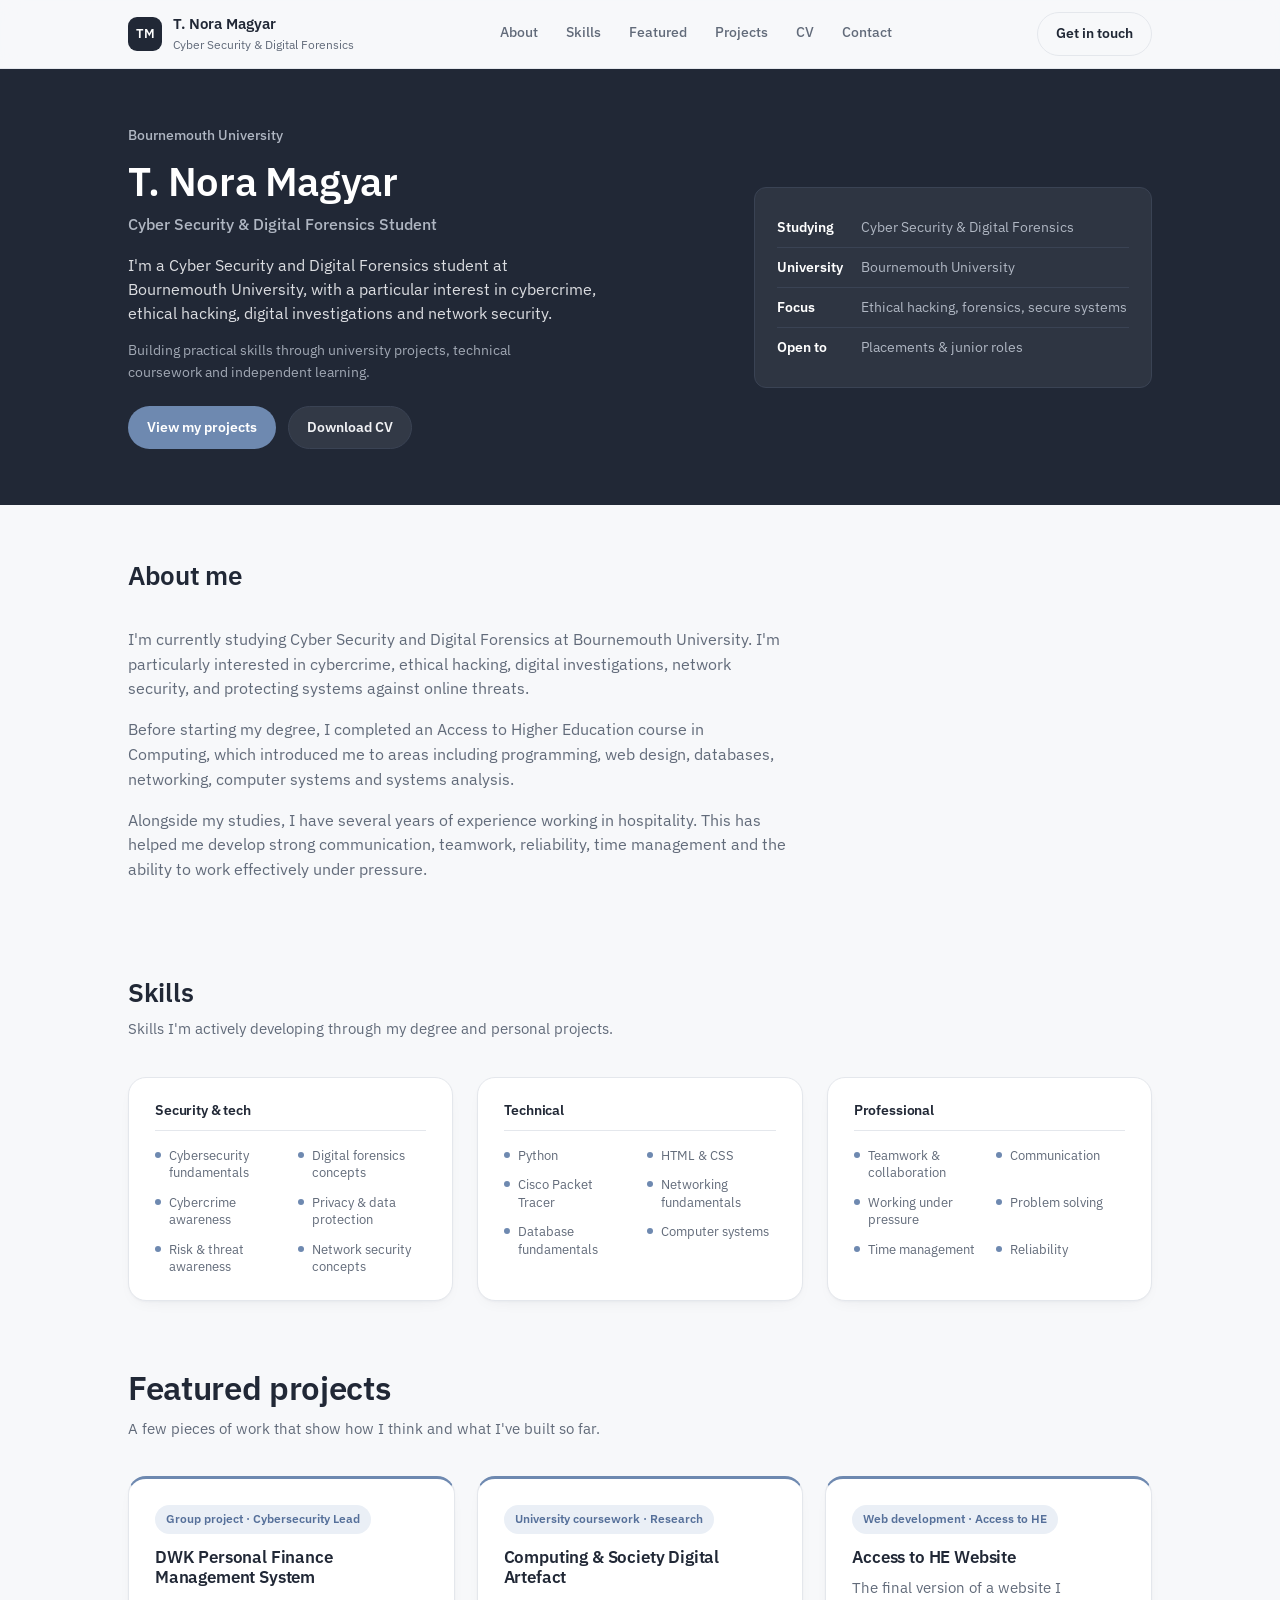
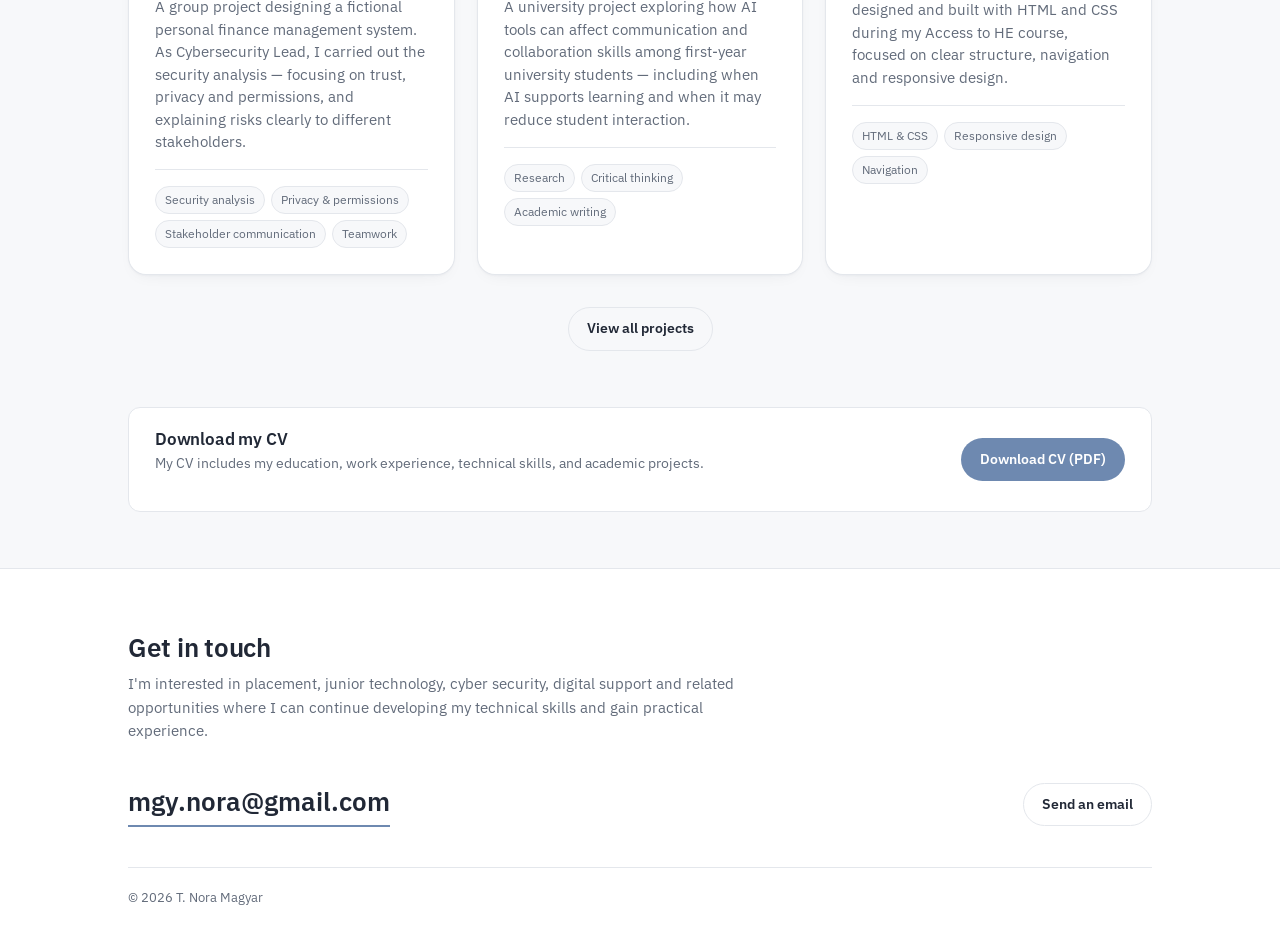
==== index.html @ 8e034559 "Add files via upload" ====
<!DOCTYPE html>
<html lang="en">
<head>
<meta charset="UTF-8">
<meta name="viewport" content="width=device-width, initial-scale=1.0">
<title>T. Nora Magyar — Cyber Security &amp; Digital Forensics</title>
<link rel="preconnect" href="https://fonts.googleapis.com">
<link rel="preconnect" href="https://fonts.gstatic.com" crossorigin>
<link href="https://fonts.googleapis.com/css2?family=IBM+Plex+Sans:wght@400;500;600;700&display=swap" rel="stylesheet">
<link rel="stylesheet" href="style.css">
</head>
<body>

<header class="nav">
  <div class="wrap">
    <a href="index.html#home" class="brand">
      <span class="brand-mark">TM</span>
      <span class="brand-text">T. Nora Magyar<span>Cyber Security &amp; Digital Forensics</span></span>
    </a>
    <nav class="nav-links" id="navLinks">
      <a href="index.html#about">About</a>
      <a href="index.html#skills">Skills</a>
      <a href="index.html#featured-projects">Featured</a>
      <a href="projects.html">Projects</a>
      <a href="index.html#cv">CV</a>
      <a href="index.html#contact">Contact</a>
    </nav>
    <div class="nav-cta">
      <a href="index.html#contact" class="btn btn-ghost">Get in touch</a>
      <button class="menu-toggle" id="menuToggle" aria-label="Toggle menu" aria-expanded="false">
        <svg viewBox="0 0 24 24" fill="none" stroke="currentColor" stroke-width="2" stroke-linecap="round"><line x1="4" y1="7" x2="20" y2="7"/><line x1="4" y1="12" x2="20" y2="12"/><line x1="4" y1="17" x2="20" y2="17"/></svg>
      </button>
    </div>
  </div>
</header>

<section class="hero" id="home">
  <div class="wrap">
    <div>
      <div class="eyebrow-line">Bournemouth University</div>
      <h1>T. Nora Magyar</h1>
      <p class="role">Cyber Security &amp; Digital Forensics Student</p>
      <p class="lede">I'm a Cyber Security and Digital Forensics student at Bournemouth University, with a particular interest in cybercrime, ethical hacking, digital investigations and network security.</p>
      <p class="lede lede-sub">Building practical skills through university projects, technical coursework and independent learning.</p>
      <div class="hero-actions">
        <a href="#featured-projects" class="btn btn-primary">View my projects</a>
        <a href="#cv" class="btn btn-on-navy">Download CV</a>
      </div>
    </div>
    <div class="hero-card">
      <div class="hero-card-row"><b>Studying</b><span>Cyber Security &amp; Digital Forensics</span></div>
      <div class="hero-card-row"><b>University</b><span>Bournemouth University</span></div>
      <div class="hero-card-row"><b>Focus</b><span>Ethical hacking, forensics, secure systems</span></div>
      <div class="hero-card-row"><b>Open to</b><span>Placements &amp; junior roles</span></div>
    </div>
  </div>
</section>

<section id="about">
  <div class="wrap">
    <div class="section-head">
      <h2>About me</h2>
    </div>
    <div class="prose">
      <p>I'm currently studying Cyber Security and Digital Forensics at Bournemouth University. I'm particularly interested in cybercrime, ethical hacking, digital investigations, network security, and protecting systems against online threats.</p>
      <p>Before starting my degree, I completed an Access to Higher Education course in Computing, which introduced me to areas including programming, web design, databases, networking, computer systems and systems analysis.</p>
      <p>Alongside my studies, I have several years of experience working in hospitality. This has helped me develop strong communication, teamwork, reliability, time management and the ability to work effectively under pressure.</p>
    </div>
  </div>
</section>

<section id="skills">
  <div class="wrap">
    <div class="section-head">
      <h2>Skills</h2>
      <p>Skills I'm actively developing through my degree and personal projects.</p>
    </div>
    <div class="skills-grid">
      <div class="skill-group">
        <h3>Security &amp; tech</h3>
        <div class="skill-list">
          <div class="skill-item"><span class="skill-dot"></span>Cybersecurity fundamentals</div>
          <div class="skill-item"><span class="skill-dot"></span>Digital forensics concepts</div>
          <div class="skill-item"><span class="skill-dot"></span>Cybercrime awareness</div>
          <div class="skill-item"><span class="skill-dot"></span>Privacy &amp; data protection</div>
          <div class="skill-item"><span class="skill-dot"></span>Risk &amp; threat awareness</div>
          <div class="skill-item"><span class="skill-dot"></span>Network security concepts</div>
        </div>
      </div>
      <div class="skill-group">
        <h3>Technical</h3>
        <div class="skill-list">
          <div class="skill-item"><span class="skill-dot"></span>Python</div>
          <div class="skill-item"><span class="skill-dot"></span>HTML &amp; CSS</div>
          <div class="skill-item"><span class="skill-dot"></span>Cisco Packet Tracer</div>
          <div class="skill-item"><span class="skill-dot"></span>Networking fundamentals</div>
          <div class="skill-item"><span class="skill-dot"></span>Database fundamentals</div>
          <div class="skill-item"><span class="skill-dot"></span>Computer systems</div>
        </div>
      </div>
      <div class="skill-group">
        <h3>Professional</h3>
        <div class="skill-list">
          <div class="skill-item"><span class="skill-dot"></span>Teamwork &amp; collaboration</div>
          <div class="skill-item"><span class="skill-dot"></span>Communication</div>
          <div class="skill-item"><span class="skill-dot"></span>Working under pressure</div>
          <div class="skill-item"><span class="skill-dot"></span>Problem solving</div>
          <div class="skill-item"><span class="skill-dot"></span>Time management</div>
          <div class="skill-item"><span class="skill-dot"></span>Reliability</div>
        </div>
      </div>
    </div>
  </div>
</section>

<section id="featured-projects">
  <div class="wrap">
    <div class="section-head projects-head">
      <h2>Featured projects</h2>
      <p>A few pieces of work that show how I think and what I've built so far.</p>
    </div>
    <div class="project-grid">
      <div class="card">
        <span class="card-tag">Group project · Cybersecurity Lead</span>
        <h3>DWK Personal Finance Management System</h3>
        <p>A group project designing a fictional personal finance management system. As Cybersecurity Lead, I carried out the security analysis — focusing on trust, privacy and permissions, and explaining risks clearly to different stakeholders.</p>
        <div class="card-skills">
          <span class="card-skill">Security analysis</span>
          <span class="card-skill">Privacy &amp; permissions</span>
          <span class="card-skill">Stakeholder communication</span>
          <span class="card-skill">Teamwork</span>
        </div>
      </div>
      <div class="card">
        <span class="card-tag">University coursework · Research</span>
        <h3>Computing &amp; Society Digital Artefact</h3>
        <p>A university project exploring how AI tools can affect communication and collaboration skills among first-year university students — including when AI supports learning and when it may reduce student interaction.</p>
        <div class="card-skills">
          <span class="card-skill">Research</span>
          <span class="card-skill">Critical thinking</span>
          <span class="card-skill">Academic writing</span>
        </div>
      </div>
      <div class="card">
        <span class="card-tag">Web development · Access to HE</span>
        <h3>Access to HE Website</h3>
        <p>The final version of a website I designed and built with HTML and CSS during my Access to HE course, focused on clear structure, navigation and responsive design.</p>
        <div class="card-skills">
          <span class="card-skill">HTML &amp; CSS</span>
          <span class="card-skill">Responsive design</span>
          <span class="card-skill">Navigation</span>
        </div>
      </div>
    </div>
    <div class="featured-actions">
      <a href="projects.html" class="btn btn-ghost">View all projects</a>
    </div>
  </div>
</section>

<section id="cv">
  <div class="wrap">
    <div class="cv">
      <div>
        <h2>Download my CV</h2>
        <p>My CV includes my education, work experience, technical skills, and academic projects.</p>
      </div>
      <a href="assets/T-Nora-Magyar-CV.pdf" download class="btn btn-primary">Download CV (PDF)</a>
    </div>
  </div>
</section>

<section class="contact" id="contact">
  <div class="wrap">
    <div class="section-head">
      <h2>Get in touch</h2>
      <p>I'm interested in placement, junior technology, cyber security, digital support and related opportunities where I can continue developing my technical skills and gain practical experience.</p>
    </div>
    <div class="contact-row">
      <a href="mailto:mgy.nora@gmail.com" class="contact-email">mgy.nora@gmail.com</a>
      <a href="mailto:mgy.nora@gmail.com" class="btn btn-ghost">Send an email</a>
    </div>
    <div class="footer-note">© <span id="year"></span> T. Nora Magyar</div>
  </div>
</section>

<script src="script.js"></script>
</body>
</html>
---- style.css ----
:root{
  --bg: #F7F8FA;
  --surface: #FFFFFF;
  --ink: #212836;
  --ink-soft: #626B7A;
  --navy: #212836;
  --navy-soft: #2C3444;
  --navy-ink: #F0F1F4;
  --navy-ink-soft: #AFB6C2;
  --accent: #6E89B0;
  --accent-dark: #56709A;
  --accent-tint: #EAEFF6;
  --line: #E4E7EC;
  --line-on-navy: #3A4354;
  --radius-lg: 18px;
  --radius-md: 12px;
  --radius-sm: 8px;
  --shadow: 0 1px 2px rgba(32,38,49,0.03), 0 6px 18px -10px rgba(32,38,49,0.10);
  color-scheme: light;
}

@media (prefers-color-scheme: dark){
  :root{
    --bg: #16181C;
    --surface: #1E2124;
    --ink: #EDEEEC;
    --ink-soft: #A9ADB0;
    --line: #2C2F33;
    --accent-tint: #1E2528;
    --shadow: 0 1px 2px rgba(0,0,0,0.3), 0 8px 24px -12px rgba(0,0,0,0.5);
  }
}

*{ box-sizing: border-box; }
html{ scroll-behavior: smooth; }
@media (prefers-reduced-motion: reduce){
  html{ scroll-behavior: auto; }
  *{ animation-duration: 0.001ms !important; transition-duration: 0.001ms !important; }
}

body{
  margin:0;
  background: var(--bg);
  color: var(--ink);
  font-family: 'IBM Plex Sans', -apple-system, BlinkMacSystemFont, sans-serif;
  line-height: 1.55;
  -webkit-font-smoothing: antialiased;
}

h1,h2,h3{
  font-family: 'IBM Plex Sans', sans-serif;
  font-weight: 600;
  line-height: 1.15;
  margin: 0;
  letter-spacing: -0.01em;
}

a{ color: inherit; }
img{ max-width:100%; display:block; }

:focus-visible{
  outline: 2px solid var(--accent);
  outline-offset: 3px;
}

.wrap{
  max-width: 1080px;
  margin: 0 auto;
  padding: 0 28px;
}

/* ---------- Nav ---------- */
.nav{
  position: sticky; top:0; z-index: 50;
  background: color-mix(in srgb, var(--bg) 90%, transparent);
  backdrop-filter: blur(10px);
  border-bottom: 1px solid var(--line);
}
.nav .wrap{
  display:flex; align-items:center; justify-content:space-between;
  height: 68px;
}
.brand{ display:flex; align-items:center; gap:11px; text-decoration:none; }
.brand-mark{
  width:34px; height:34px; border-radius: 9px;
  background: var(--navy);
  color:#fff;
  display:flex; align-items:center; justify-content:center;
  font-weight:600; font-size:13px;
  flex-shrink:0;
}
.brand-text{ font-size: 14.5px; font-weight:600; color: var(--ink); }
.brand-text span{
  display:block; font-weight:400; font-size:12px; color: var(--ink-soft);
}

.nav-links{ display:flex; align-items:center; gap: 24px; }
.nav-links a{
  text-decoration:none; font-size: 14px; font-weight:500; color: var(--ink-soft);
  padding: 6px 2px; border-bottom: 2px solid transparent;
  transition: color .15s ease, border-color .15s ease;
}
.nav-links a:hover{ color: var(--ink); border-color: var(--accent); }
.nav-links a.active{ color: var(--ink); border-color: var(--accent); }

.btn{
  display:inline-flex; align-items:center; justify-content:center; gap:8px;
  font-weight:600; font-size: 14px;
  padding: 10px 18px; border-radius: 999px;
  text-decoration:none; cursor:pointer; border: 1px solid transparent;
  transition: transform .15s ease, background .15s ease, border-color .15s ease;
}
.btn:active{ transform: translateY(1px); }
.btn-primary{ background: var(--accent); color:#fff; }
.btn-primary:hover{ background: var(--accent-dark); }
.btn-ghost{ background: transparent; color: var(--ink); border-color: var(--line); }
.btn-ghost:hover{ border-color: var(--accent); color: var(--accent); }
.btn-on-navy{ background: rgba(255,255,255,0.08); color: var(--navy-ink); border-color: var(--line-on-navy); }
.btn-on-navy:hover{ border-color: var(--accent); background: rgba(255,255,255,0.14); }

.nav-cta{ display:flex; align-items:center; gap:14px; }
.menu-toggle{
  display:none; background:none; border:none; cursor:pointer; padding:8px;
  color: var(--ink);
}
.menu-toggle svg{ width:24px; height:24px; }

/* ---------- Hero (contained navy) ---------- */
.hero{
  background: var(--navy); color: var(--navy-ink);
  padding: 56px 0;
}
.hero .wrap{
  display:grid; grid-template-columns: 1.25fr 0.85fr; gap: 40px; align-items:center;
}
.eyebrow-line{
  font-size: 13.5px; color: var(--navy-ink-soft); font-weight:500; margin-bottom: 12px;
}
.hero h1{ font-size: clamp(1.9rem, 3.4vw, 2.5rem); color: #fff; }
.hero .role{
  font-size: 16px;
  color: var(--navy-ink-soft);
  font-weight: 500;
  margin-top: 8px;
}
.hero p.lede{
  margin-top: 16px; max-width: 48ch; color: var(--navy-ink); opacity:0.9; font-size: 15.5px;
}
.hero p.lede-sub{
  margin-top: 8px; font-size: 14px; color: var(--navy-ink-soft);
}
.hero-actions{ display:flex; gap:12px; margin-top:22px; flex-wrap:wrap; }

.hero-card{
  background: rgba(255,255,255,0.06);
  border: 1px solid var(--line-on-navy);
  border-radius: var(--radius-md);
  padding: 20px 22px;
}
.hero-card-row{ display:flex; gap:12px; font-size:13.5px; padding: 9px 0; border-top:1px solid var(--line-on-navy); }
.hero-card-row:first-of-type{ border-top:none; }
.hero-card-row b{ color:#fff; font-weight:600; min-width: 72px; }
.hero-card-row span{ color: var(--navy-ink-soft); }

/* ---------- Sections generic ---------- */
section{ padding: 64px 0; }
.section-head{ max-width: 620px; margin-bottom: 36px; }
.section-head h2{ font-size: clamp(1.4rem, 2vw, 1.7rem); color: var(--ink); }
.section-head p{ color: var(--ink-soft); margin-top: 10px; font-size: 15px; }

.prose{ max-width: 66ch; color: var(--ink-soft); font-size: 16px; }
.prose p + p{ margin-top: 16px; }
.prose strong{ color: var(--ink); font-weight:600; }

#about{ padding-top: 56px; padding-bottom: 40px; }

/* ---------- Skills (light) ---------- */
#skills{ padding-top: 40px; padding-bottom: 48px; }
.skills-grid{ display:grid; grid-template-columns: repeat(3, 1fr); gap: 24px; align-items: stretch; }
.skill-group{
  background: var(--surface); border:1px solid var(--line); border-radius: var(--radius-lg);
  padding: 24px 26px; box-shadow: var(--shadow); height:100%;
  transition: transform .18s ease, box-shadow .18s ease;
}
.skill-group:hover{
  transform: translateY(-4px);
  box-shadow: 0 4px 6px rgba(32,38,49,0.04), 0 14px 28px -12px rgba(32,38,49,0.16);
}
.skill-group h3{
  font-size: 14px; color: var(--ink); margin-bottom: 16px; font-weight:600;
  padding-bottom: 12px; border-bottom: 1px solid var(--line);
}
.skill-list{ display:grid; grid-template-columns: 1fr 1fr; gap: 12px 14px; }
.skill-item{
  display:flex; align-items:flex-start; gap:8px;
  font-size: 13px; color: var(--ink-soft); line-height:1.35;
}
.skill-dot{ width:6px; height:6px; border-radius:50%; background: var(--accent); margin-top:5px; flex-shrink:0; }

/* ---------- Projects (the focal section) ---------- */
#featured-projects{ padding-top: 20px; padding-bottom: 56px; }
.section-head.projects-head h2{ font-size: clamp(1.7rem, 2.6vw, 2.1rem); }
.project-grid{ display:grid; grid-template-columns: repeat(3, 1fr); gap: 22px; }
.card{
  background: var(--surface); border:1px solid var(--line); border-radius: var(--radius-lg);
  padding: 26px; box-shadow: var(--shadow); display:flex; flex-direction:column; height:100%;
  border-top: 3px solid var(--accent);
  transition: transform .18s ease, box-shadow .18s ease;
}
.card:hover{
  transform: translateY(-4px);
  box-shadow: 0 4px 6px rgba(32,38,49,0.04), 0 14px 28px -12px rgba(32,38,49,0.16);
}
.card-tag{
  font-size: 12px; font-weight:600; color: var(--accent-dark);
  background: var(--accent-tint); padding: 5px 11px; border-radius: 999px;
  display:inline-block; margin-bottom:14px; width: fit-content;
}
.card h3{ font-size: 17px; margin-bottom: 9px; }
.card p{ font-size: 14.5px; color: var(--ink-soft); margin:0; }
.card p + p{ margin-top: 10px; }
.card-skills{ display:flex; flex-wrap:wrap; gap:6px; margin-top:16px; padding-top:16px; border-top:1px solid var(--line); }
.card-skill{
  font-size:11.5px; color: var(--ink-soft); background: var(--bg);
  border:1px solid var(--line); padding:4px 9px; border-radius:999px;
}
.more-note{ margin-top: 22px; font-size: 14px; color: var(--ink-soft); font-style: italic; }
.featured-actions{ display:flex; justify-content:center; margin-top: 32px; }
.back-link{
  display:inline-flex; align-items:center; gap:6px; font-size: 14px; font-weight:500;
  color: var(--ink-soft); text-decoration:none; margin-bottom: 28px;
}
.back-link:hover{ color: var(--accent-dark); }

/* ---------- CV (compact bar) ---------- */
#cv{ padding-top: 0; padding-bottom: 56px; }
.cv{
  background: var(--surface);
  border: 1px solid var(--line);
  border-radius: var(--radius-md);
  padding: 22px 26px;
  display:flex; align-items:center; justify-content:space-between; gap: 20px; flex-wrap:wrap;
}
.cv h2{ font-size: 17px; color: var(--ink); }
.cv p{ color: var(--ink-soft); margin-top: 4px; font-size: 14px; }

/* ---------- Contact (light) ---------- */
.contact{ background: var(--surface); border-top: 1px solid var(--line); padding-bottom: 40px; }
.contact-row{ display:flex; align-items:center; justify-content:space-between; flex-wrap:wrap; gap:20px; padding-top: 4px; }
.contact-email{
  font-size: clamp(1.2rem, 2.2vw, 1.6rem);
  font-weight:600; color: var(--ink); text-decoration:none; border-bottom: 2px solid var(--accent);
  padding-bottom: 3px;
}
.footer-note{ margin-top: 40px; padding-top: 20px; border-top:1px solid var(--line); font-size: 13px; color: var(--ink-soft); }

/* ---------- Projects page ---------- */
.projects-page-head{ padding: 48px 0 8px; }
.projects-page-head h1{ font-size: clamp(1.8rem, 3vw, 2.3rem); color: var(--ink); }
.projects-page-head p{ color: var(--ink-soft); margin-top: 10px; max-width: 60ch; }
#all-projects{ padding-top: 24px; }
#all-projects .project-grid{ grid-template-columns: 1fr; gap: 24px; max-width: 760px; }
#all-projects .card{ padding: 30px; }
#all-projects .card p{ font-size: 15px; }

@media (max-width: 900px){
  .hero .wrap{ grid-template-columns: 1fr; }
  .hero-card{ order: -1; }
  .skills-grid{ grid-template-columns: 1fr; gap: 24px; }
  .project-grid{ grid-template-columns: 1fr; }
  .cv{ flex-direction:column; align-items:flex-start; text-align:left; }
  .nav-links{
    position:fixed; inset: 68px 0 0 0; background: var(--bg);
    flex-direction:column; align-items:flex-start; padding: 24px;
    transform: translateX(100%); transition: transform .2s ease;
    gap: 4px; border-top:1px solid var(--line);
  }
  .nav-links.open{ transform: translateX(0); }
  .nav-links a{ width:100%; padding: 14px 4px; font-size:16px; }
  .menu-toggle{ display:block; }
  .nav-cta .btn-ghost{ display:none; }
  .contact-row{ flex-direction:column; align-items:flex-start; }
}
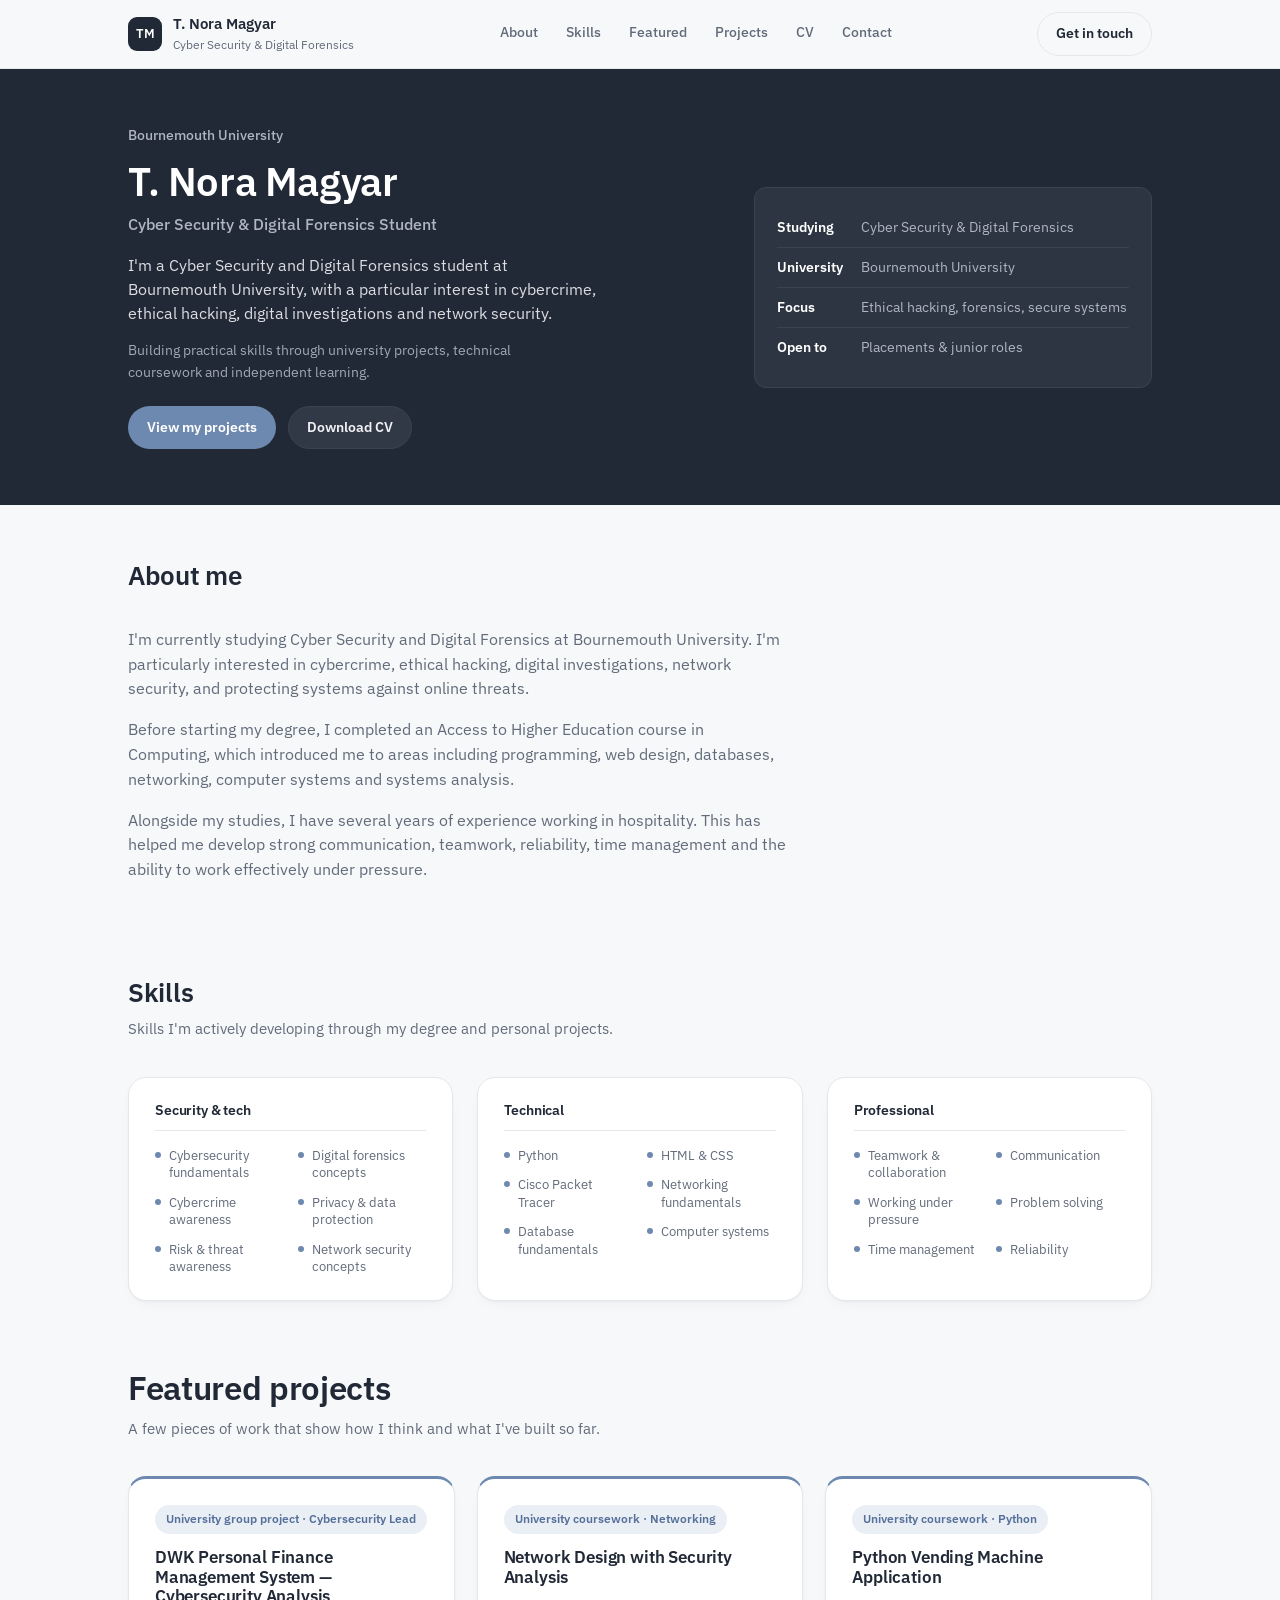
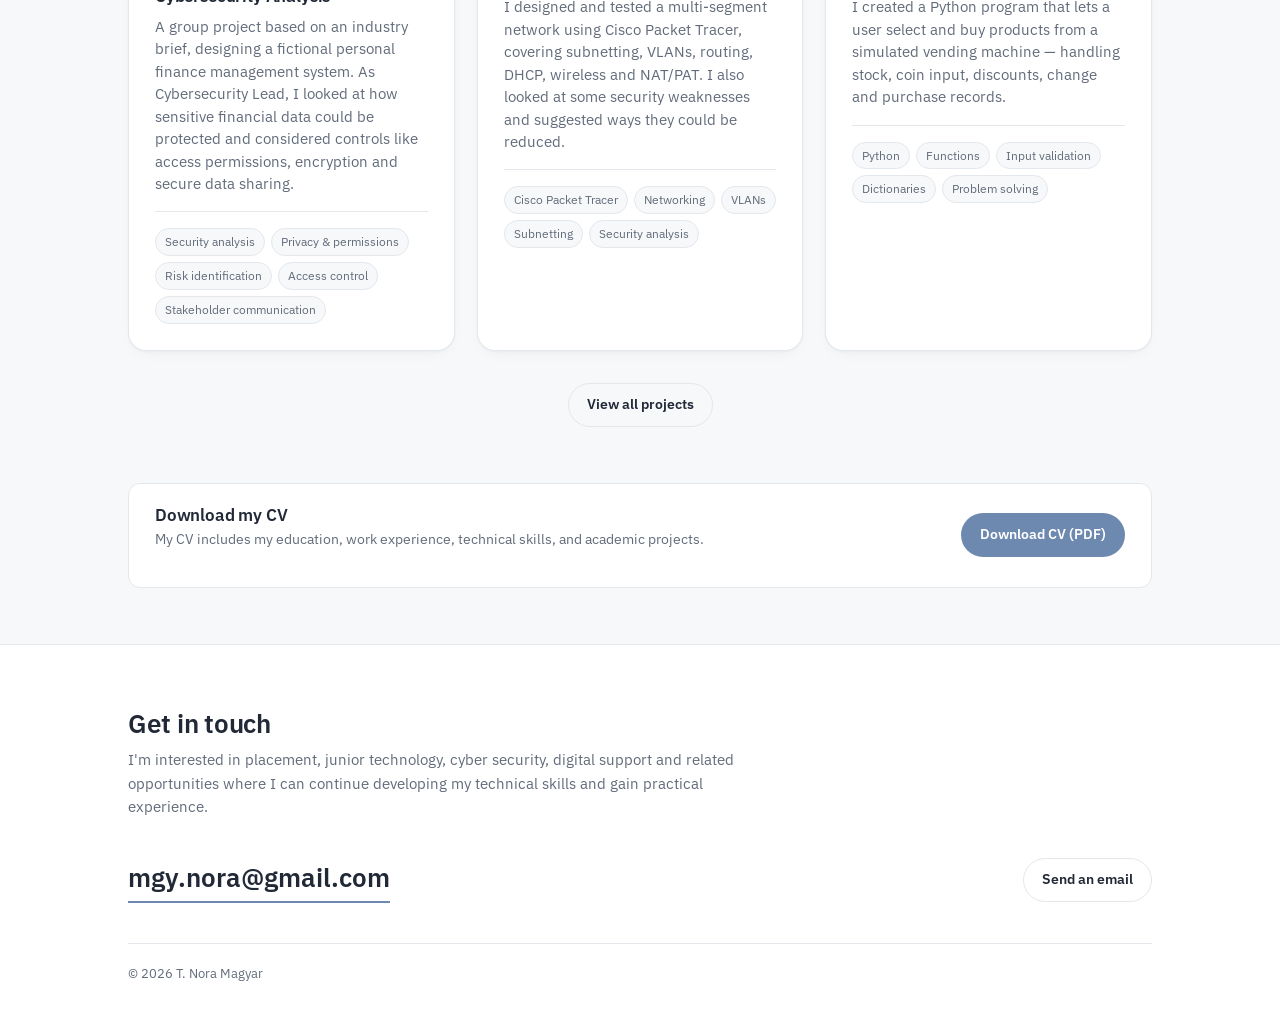
==== commit 3b8f35f4: "Add files via upload" ====
--- a/index.html
+++ b/index.html
@@ -121,34 +121,39 @@
     </div>
     <div class="project-grid">
       <div class="card">
-        <span class="card-tag">Group project · Cybersecurity Lead</span>
-        <h3>DWK Personal Finance Management System</h3>
-        <p>A group project designing a fictional personal finance management system. As Cybersecurity Lead, I carried out the security analysis — focusing on trust, privacy and permissions, and explaining risks clearly to different stakeholders.</p>
+        <span class="card-tag">University group project · Cybersecurity Lead</span>
+        <h3>DWK Personal Finance Management System — Cybersecurity Analysis</h3>
+        <p>A group project based on an industry brief, designing a fictional personal finance management system. As Cybersecurity Lead, I looked at how sensitive financial data could be protected and considered controls like access permissions, encryption and secure data sharing.</p>
         <div class="card-skills">
           <span class="card-skill">Security analysis</span>
           <span class="card-skill">Privacy &amp; permissions</span>
+          <span class="card-skill">Risk identification</span>
+          <span class="card-skill">Access control</span>
           <span class="card-skill">Stakeholder communication</span>
-          <span class="card-skill">Teamwork</span>
         </div>
       </div>
       <div class="card">
-        <span class="card-tag">University coursework · Research</span>
-        <h3>Computing &amp; Society Digital Artefact</h3>
-        <p>A university project exploring how AI tools can affect communication and collaboration skills among first-year university students — including when AI supports learning and when it may reduce student interaction.</p>
+        <span class="card-tag">University coursework · Networking</span>
+        <h3>Network Design with Security Analysis</h3>
+        <p>I designed and tested a multi-segment network using Cisco Packet Tracer, covering subnetting, VLANs, routing, DHCP, wireless and NAT/PAT. I also looked at some security weaknesses and suggested ways they could be reduced.</p>
         <div class="card-skills">
-          <span class="card-skill">Research</span>
-          <span class="card-skill">Critical thinking</span>
-          <span class="card-skill">Academic writing</span>
+          <span class="card-skill">Cisco Packet Tracer</span>
+          <span class="card-skill">Networking</span>
+          <span class="card-skill">VLANs</span>
+          <span class="card-skill">Subnetting</span>
+          <span class="card-skill">Security analysis</span>
         </div>
       </div>
       <div class="card">
-        <span class="card-tag">Web development · Access to HE</span>
-        <h3>Access to HE Website</h3>
-        <p>The final version of a website I designed and built with HTML and CSS during my Access to HE course, focused on clear structure, navigation and responsive design.</p>
+        <span class="card-tag">University coursework · Python</span>
+        <h3>Python Vending Machine Application</h3>
+        <p>I created a Python program that lets a user select and buy products from a simulated vending machine — handling stock, coin input, discounts, change and purchase records.</p>
         <div class="card-skills">
-          <span class="card-skill">HTML &amp; CSS</span>
-          <span class="card-skill">Responsive design</span>
-          <span class="card-skill">Navigation</span>
+          <span class="card-skill">Python</span>
+          <span class="card-skill">Functions</span>
+          <span class="card-skill">Input validation</span>
+          <span class="card-skill">Dictionaries</span>
+          <span class="card-skill">Problem solving</span>
         </div>
       </div>
     </div>
@@ -165,7 +170,7 @@
         <h2>Download my CV</h2>
         <p>My CV includes my education, work experience, technical skills, and academic projects.</p>
       </div>
-      <a href="assets/T-Nora-Magyar-CV.pdf" download class="btn btn-primary">Download CV (PDF)</a>
+      <a href="assets/T_Nora_Magyar_CV.pdf" download class="btn btn-primary">Download CV (PDF)</a>
     </div>
   </div>
 </section>
--- a/style.css
+++ b/style.css
@@ -232,6 +232,45 @@
 }
 .back-link:hover{ color: var(--accent-dark); }
 
+/* ---------- Project case studies (Projects page) ---------- */
+.case-list{ display:flex; flex-direction:column; gap: 56px; }
+.project-case{
+  background: var(--surface); border:1px solid var(--line); border-radius: var(--radius-lg);
+  padding: 32px; box-shadow: var(--shadow);
+}
+.project-case-grid{ display:grid; grid-template-columns: 1fr 1fr; gap: 32px; align-items:start; }
+.case-text{ order: 1; }
+.case-media{ order: 2; display:flex; flex-direction:column; gap: 16px; }
+.project-case--reverse .case-text{ order: 2; }
+.project-case--reverse .case-media{ order: 1; }
+
+.case-text h3{ font-size: 19px; margin: 10px 0 10px; }
+.case-text p{ font-size: 14.5px; color: var(--ink-soft); margin:0; }
+
+.case-figure{ margin:0; }
+.case-figure img{
+  width:100%; aspect-ratio: 16 / 10; object-fit: cover;
+  border-radius: var(--radius-md); border:1px solid var(--line); background: var(--bg);
+}
+.case-figure figcaption{
+  font-size: 12.5px; color: var(--ink-soft); margin-top: 8px; line-height:1.4;
+}
+
+.card.card-compact{ padding: 20px 22px; }
+.also-completed-label{
+  font-size: 13px; font-weight:600; color: var(--ink-soft);
+  text-transform: uppercase; letter-spacing: 0.04em;
+  margin: 8px 0 16px;
+}
+
+@media (max-width: 800px){
+  .project-case{ padding: 22px; }
+  .project-case-grid{ grid-template-columns: 1fr; gap: 20px; }
+  .case-text{ order: 1 !important; }
+  .case-media{ order: 2 !important; }
+}
+
+
 /* ---------- CV (compact bar) ---------- */
 #cv{ padding-top: 0; padding-bottom: 56px; }
 .cv{
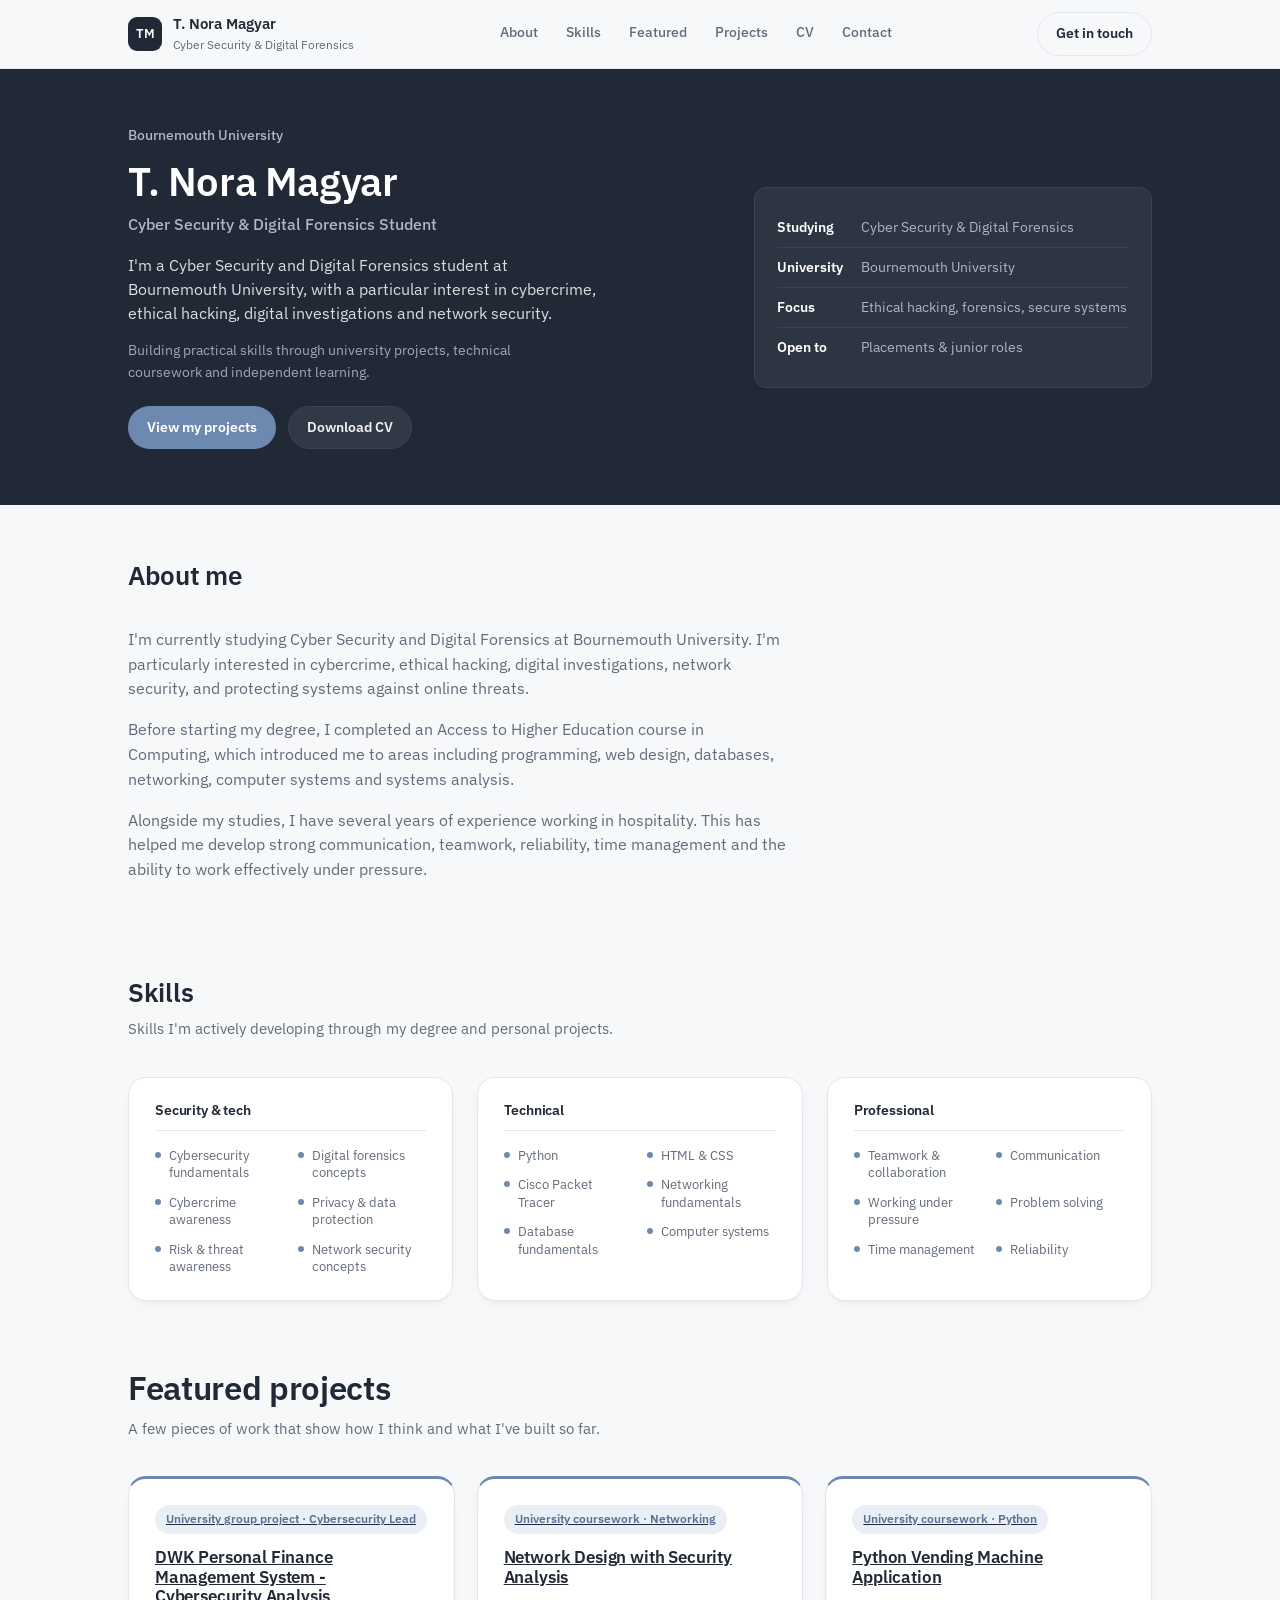
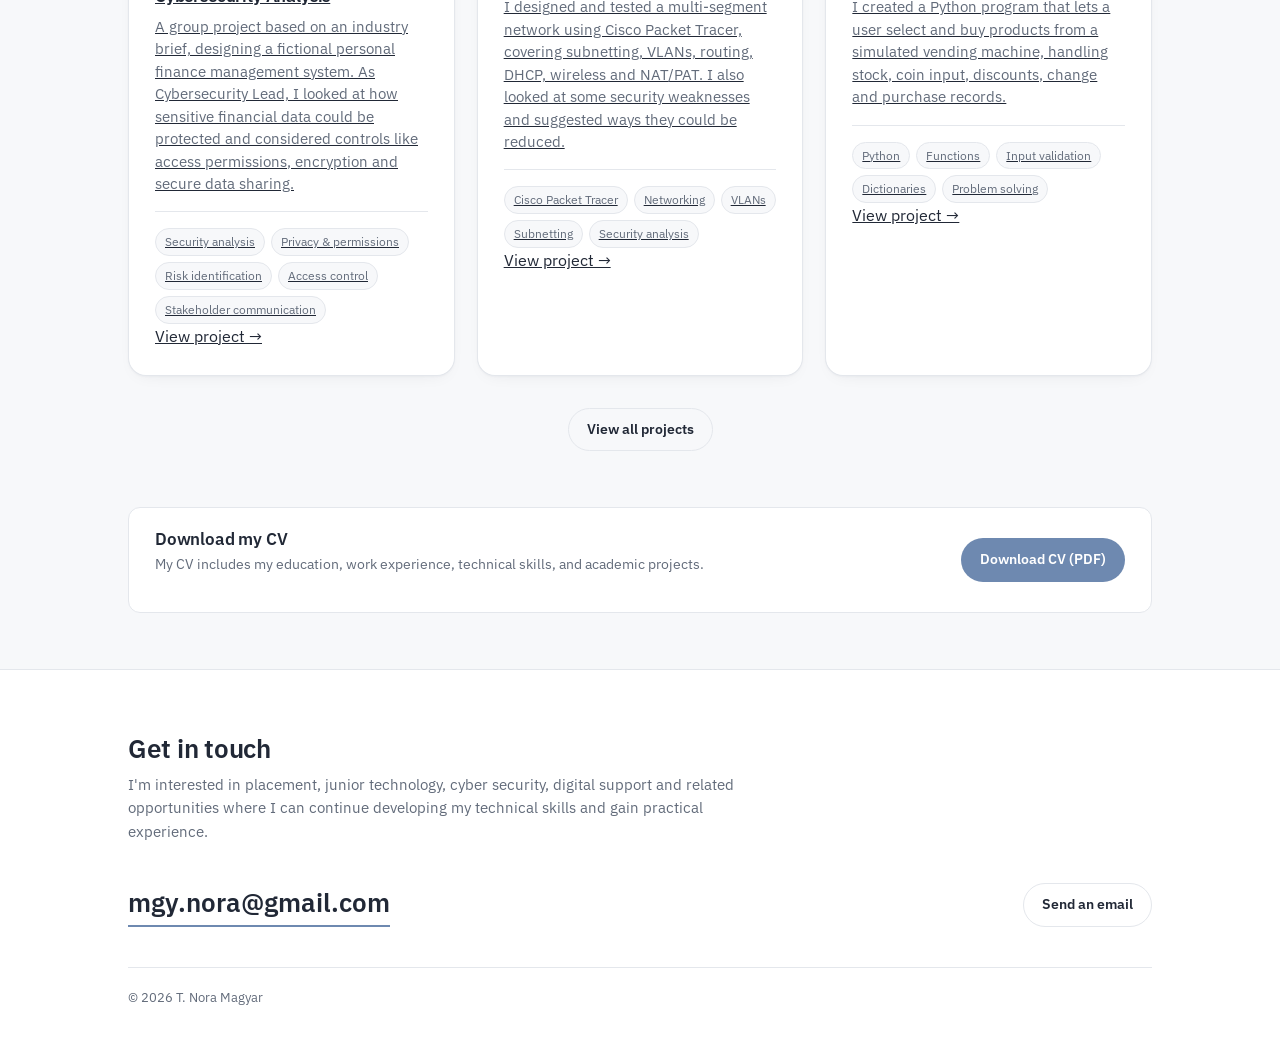
==== commit 3105f6b4: "Update index.html" ====
--- a/index.html
+++ b/index.html
@@ -3,7 +3,7 @@
 <head>
 <meta charset="UTF-8">
 <meta name="viewport" content="width=device-width, initial-scale=1.0">
-<title>T. Nora Magyar — Cyber Security &amp; Digital Forensics</title>
+<title>T. Nora Magyar - Cyber Security &amp; Digital Forensics</title>
 <link rel="preconnect" href="https://fonts.googleapis.com">
 <link rel="preconnect" href="https://fonts.gstatic.com" crossorigin>
 <link href="https://fonts.googleapis.com/css2?family=IBM+Plex+Sans:wght@400;500;600;700&display=swap" rel="stylesheet">
@@ -120,9 +120,9 @@
       <p>A few pieces of work that show how I think and what I've built so far.</p>
     </div>
     <div class="project-grid">
-      <div class="card">
+      <a href="projects.html#dwk" class="card">
         <span class="card-tag">University group project · Cybersecurity Lead</span>
-        <h3>DWK Personal Finance Management System — Cybersecurity Analysis</h3>
+        <h3>DWK Personal Finance Management System - Cybersecurity Analysis</h3>
         <p>A group project based on an industry brief, designing a fictional personal finance management system. As Cybersecurity Lead, I looked at how sensitive financial data could be protected and considered controls like access permissions, encryption and secure data sharing.</p>
         <div class="card-skills">
           <span class="card-skill">Security analysis</span>
@@ -131,8 +131,9 @@
           <span class="card-skill">Access control</span>
           <span class="card-skill">Stakeholder communication</span>
         </div>
-      </div>
-      <div class="card">
+        <span class="card-view">View project →</span>
+      </a>
+      <a href="projects.html#network" class="card">
         <span class="card-tag">University coursework · Networking</span>
         <h3>Network Design with Security Analysis</h3>
         <p>I designed and tested a multi-segment network using Cisco Packet Tracer, covering subnetting, VLANs, routing, DHCP, wireless and NAT/PAT. I also looked at some security weaknesses and suggested ways they could be reduced.</p>
@@ -143,11 +144,12 @@
           <span class="card-skill">Subnetting</span>
           <span class="card-skill">Security analysis</span>
         </div>
-      </div>
-      <div class="card">
+        <span class="card-view">View project →</span>
+      </a>
+      <a href="projects.html#python" class="card">
         <span class="card-tag">University coursework · Python</span>
         <h3>Python Vending Machine Application</h3>
-        <p>I created a Python program that lets a user select and buy products from a simulated vending machine — handling stock, coin input, discounts, change and purchase records.</p>
+        <p>I created a Python program that lets a user select and buy products from a simulated vending machine, handling stock, coin input, discounts, change and purchase records.</p>
         <div class="card-skills">
           <span class="card-skill">Python</span>
           <span class="card-skill">Functions</span>
@@ -155,7 +157,8 @@
           <span class="card-skill">Dictionaries</span>
           <span class="card-skill">Problem solving</span>
         </div>
-      </div>
+        <span class="card-view">View project →</span>
+      </a>
     </div>
     <div class="featured-actions">
       <a href="projects.html" class="btn btn-ghost">View all projects</a>
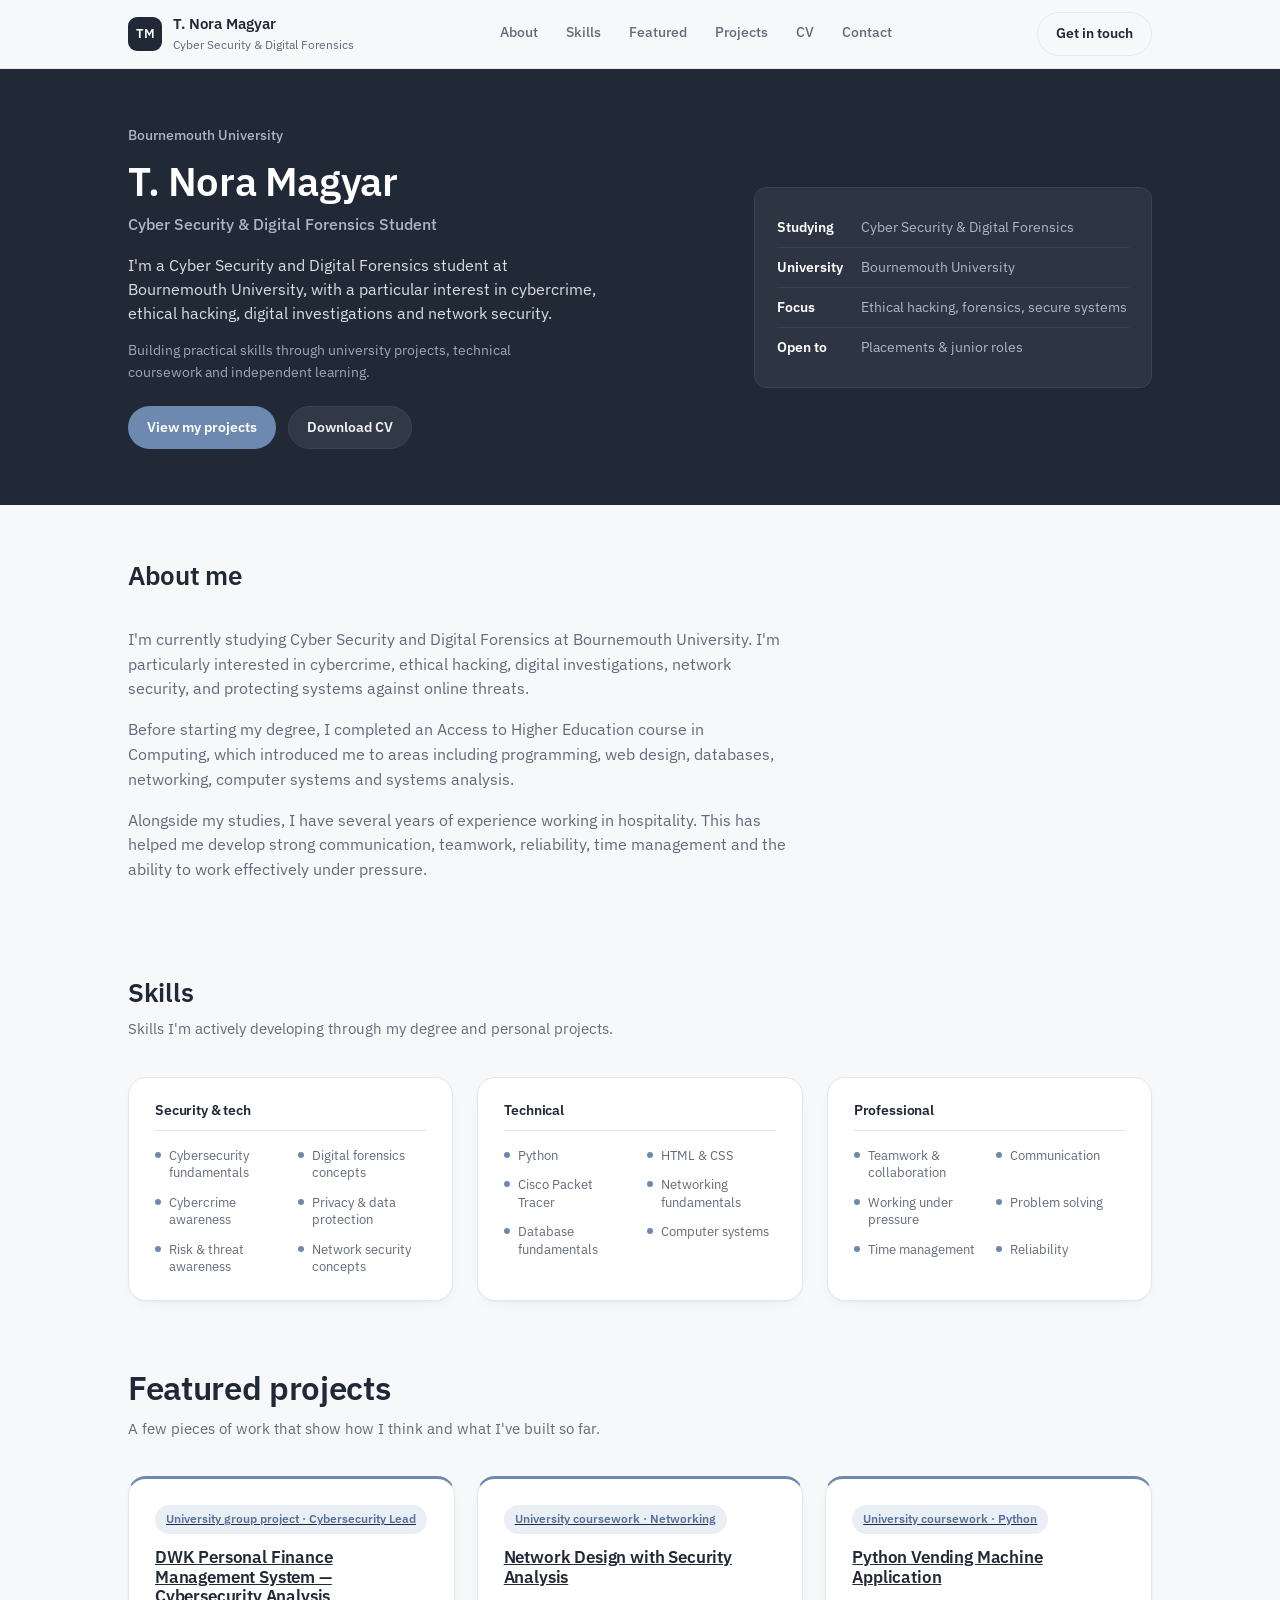
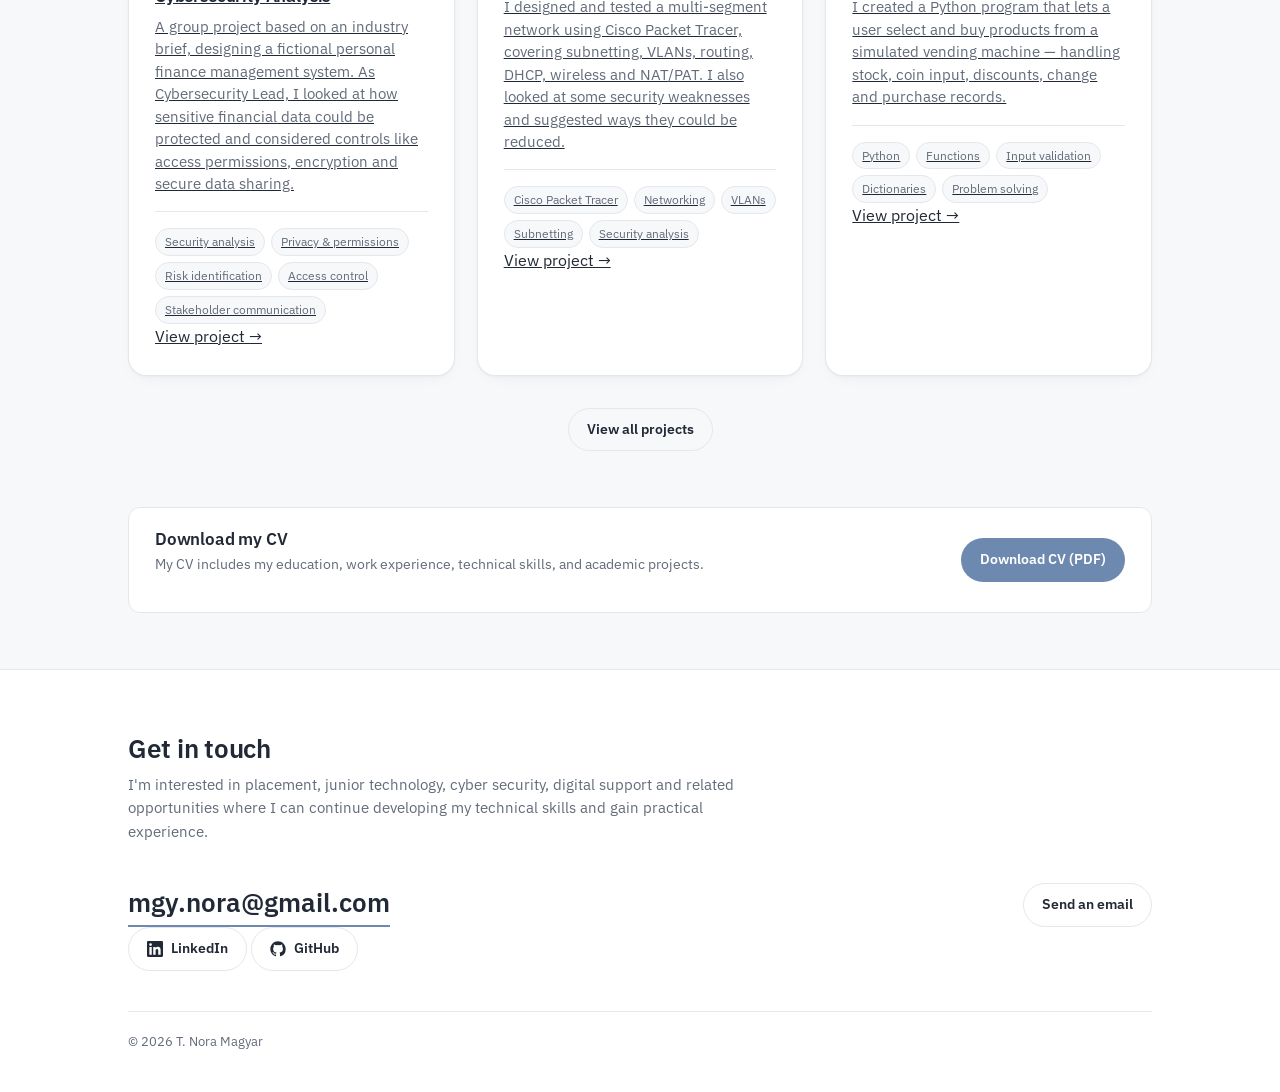
==== commit fda22ff7: "Update index.html" ====
--- a/index.html
+++ b/index.html
@@ -3,7 +3,7 @@
 <head>
 <meta charset="UTF-8">
 <meta name="viewport" content="width=device-width, initial-scale=1.0">
-<title>T. Nora Magyar - Cyber Security &amp; Digital Forensics</title>
+<title>T. Nora Magyar — Cyber Security &amp; Digital Forensics</title>
 <link rel="preconnect" href="https://fonts.googleapis.com">
 <link rel="preconnect" href="https://fonts.gstatic.com" crossorigin>
 <link href="https://fonts.googleapis.com/css2?family=IBM+Plex+Sans:wght@400;500;600;700&display=swap" rel="stylesheet">
@@ -122,7 +122,7 @@
     <div class="project-grid">
       <a href="projects.html#dwk" class="card">
         <span class="card-tag">University group project · Cybersecurity Lead</span>
-        <h3>DWK Personal Finance Management System - Cybersecurity Analysis</h3>
+        <h3>DWK Personal Finance Management System — Cybersecurity Analysis</h3>
         <p>A group project based on an industry brief, designing a fictional personal finance management system. As Cybersecurity Lead, I looked at how sensitive financial data could be protected and considered controls like access permissions, encryption and secure data sharing.</p>
         <div class="card-skills">
           <span class="card-skill">Security analysis</span>
@@ -149,7 +149,7 @@
       <a href="projects.html#python" class="card">
         <span class="card-tag">University coursework · Python</span>
         <h3>Python Vending Machine Application</h3>
-        <p>I created a Python program that lets a user select and buy products from a simulated vending machine, handling stock, coin input, discounts, change and purchase records.</p>
+        <p>I created a Python program that lets a user select and buy products from a simulated vending machine — handling stock, coin input, discounts, change and purchase records.</p>
         <div class="card-skills">
           <span class="card-skill">Python</span>
           <span class="card-skill">Functions</span>
@@ -188,6 +188,10 @@
       <a href="mailto:mgy.nora@gmail.com" class="contact-email">mgy.nora@gmail.com</a>
       <a href="mailto:mgy.nora@gmail.com" class="btn btn-ghost">Send an email</a>
     </div>
+    <div class="contact-links">
+      <a href="https://www.linkedin.com/in/nora-magyar-938716398" class="btn btn-ghost" target="_blank" rel="noopener noreferrer"><svg width="16" height="16" viewBox="0 0 24 24" fill="currentColor" aria-hidden="true"><path d="M20.45 20.45h-3.56v-5.57c0-1.33-.03-3.04-1.85-3.04-1.86 0-2.14 1.45-2.14 2.94v5.67H9.34V9h3.41v1.56h.05c.48-.9 1.64-1.85 3.37-1.85 3.6 0 4.27 2.37 4.27 5.46v6.28zM5.34 7.43a2.06 2.06 0 1 1 0-4.12 2.06 2.06 0 0 1 0 4.12zM7.12 20.45H3.56V9h3.56v11.45zM22.22 0H1.77C.79 0 0 .77 0 1.73v20.54C0 23.23.79 24 1.77 24h20.45c.98 0 1.78-.77 1.78-1.73V1.73C24 .77 23.2 0 22.22 0z"/></svg>LinkedIn</a>
+      <a href="https://github.com/nora-mgy" class="btn btn-ghost" target="_blank" rel="noopener noreferrer"><svg width="16" height="16" viewBox="0 0 24 24" fill="currentColor" aria-hidden="true"><path d="M12 .5C5.65.5.5 5.65.5 12c0 5.08 3.29 9.38 7.86 10.9.58.1.79-.25.79-.56v-2c-3.2.7-3.87-1.37-3.87-1.37-.52-1.33-1.28-1.69-1.28-1.69-1.05-.72.08-.7.08-.7 1.16.08 1.77 1.19 1.77 1.19 1.03 1.77 2.7 1.26 3.36.96.1-.75.4-1.26.73-1.55-2.55-.29-5.24-1.28-5.24-5.69 0-1.26.45-2.28 1.19-3.09-.12-.29-.52-1.46.11-3.05 0 0 .97-.31 3.17 1.18a11 11 0 0 1 5.78 0c2.2-1.49 3.17-1.18 3.17-1.18.63 1.59.23 2.76.11 3.05.74.81 1.19 1.83 1.19 3.09 0 4.42-2.69 5.39-5.25 5.68.41.36.78 1.06.78 2.14v3.17c0 .31.21.67.8.56A11.5 11.5 0 0 0 23.5 12C23.5 5.65 18.35.5 12 .5z"/></svg>GitHub</a>
+    </div>
     <div class="footer-note">© <span id="year"></span> T. Nora Magyar</div>
   </div>
 </section>
